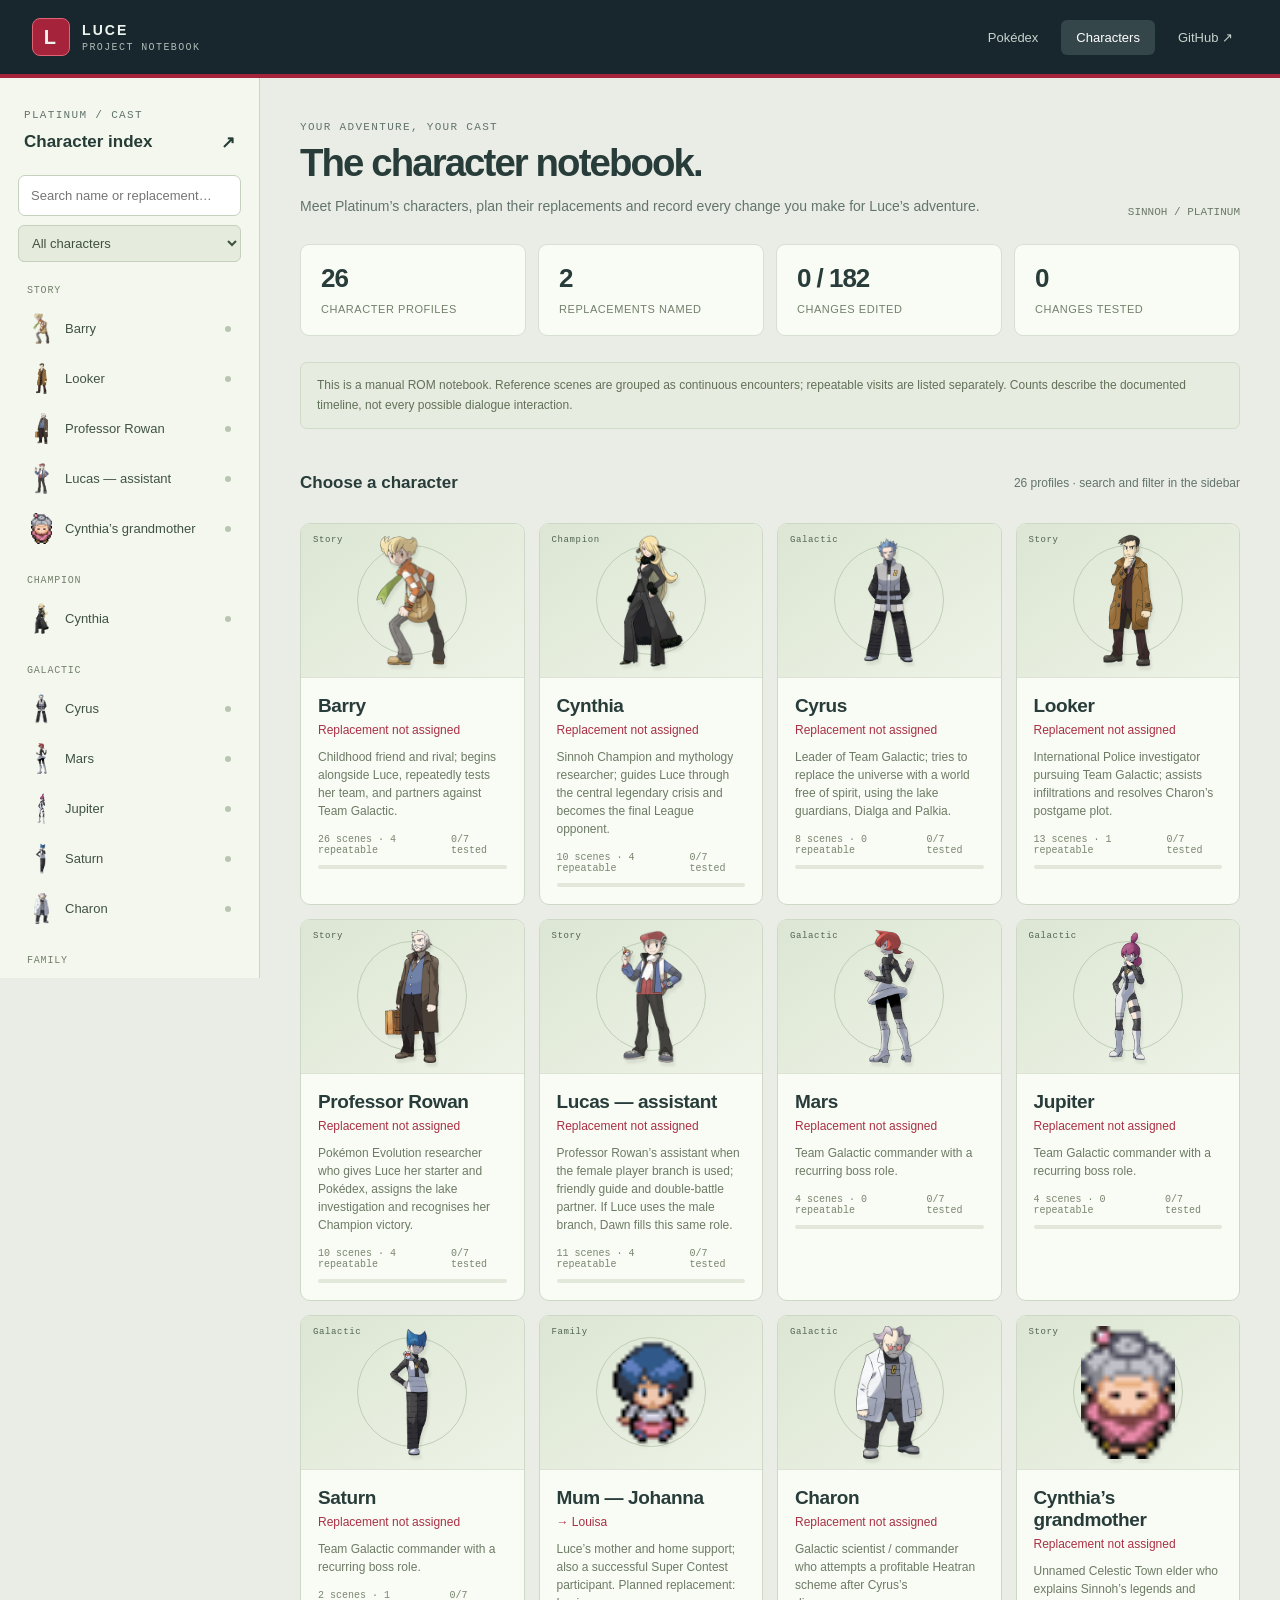
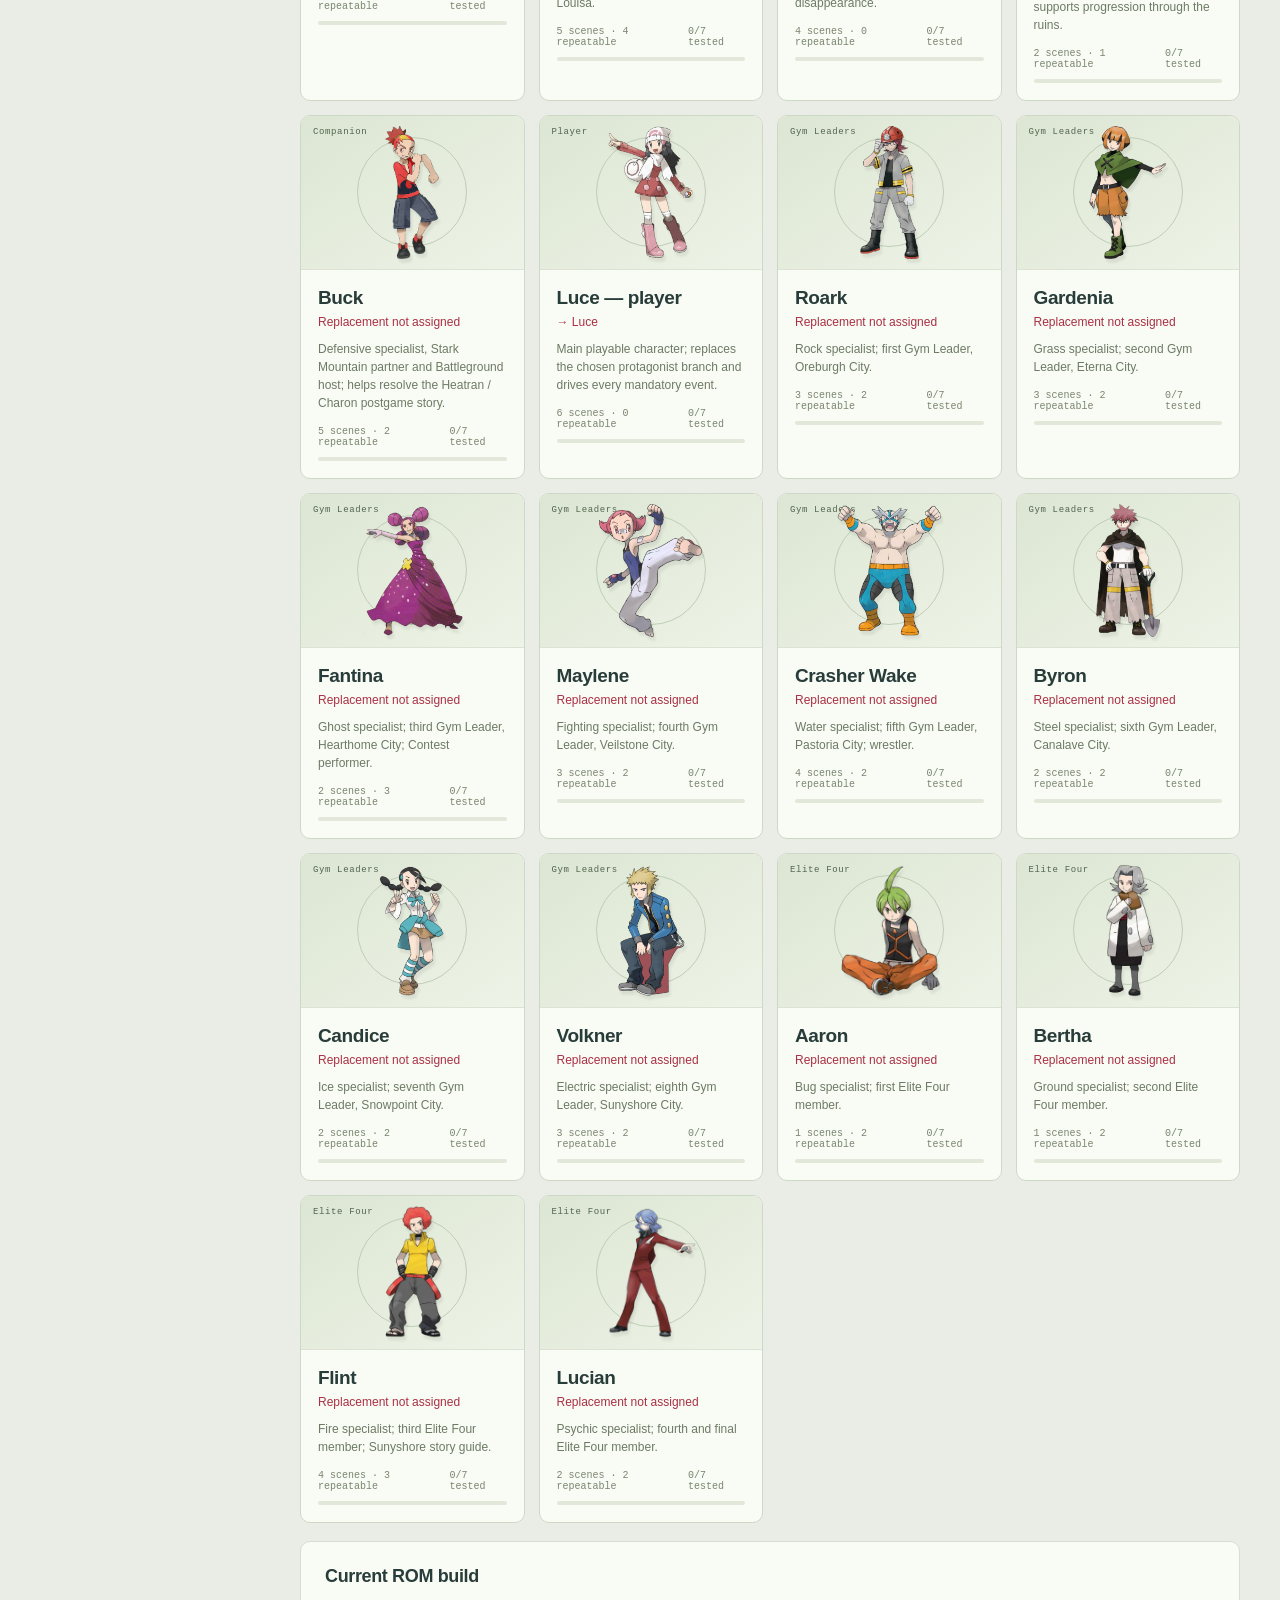
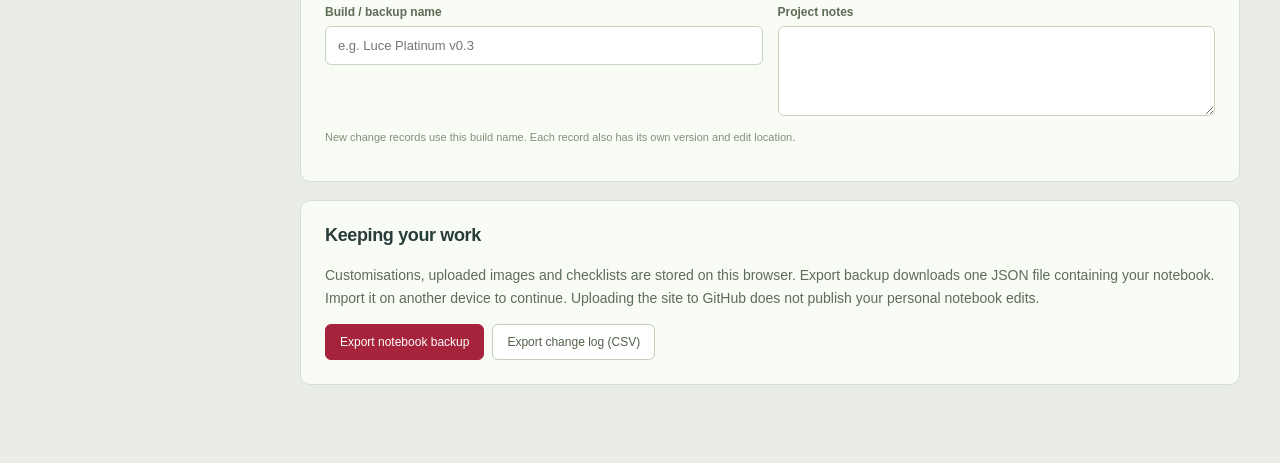
==== characters/index.html @ 4f6855d0 "Add Platinum character tracker alongside the Luce Pokédex Include 26 character profiles, appearance " ====
<!doctype html>
<html lang="en-AU">
<head>
<meta charset="utf-8"><meta name="viewport" content="width=device-width,initial-scale=1"><meta name="theme-color" content="#a5233b">
<meta name="description" content="Luce's Pokémon Platinum character reference and ROM customisation tracker.">
<title>Character Tracker · Luce</title><link rel="icon" href="../favicon.svg" type="image/svg+xml"><link rel="stylesheet" href="style.css?v=1">
<script src="data.js?v=1" defer></script><script src="app.js?v=1" defer></script>
</head>
<body>
<header class="topbar"><a class="brand" href="../"><span class="brand-mark">L</span><span>LUCE <small>PROJECT NOTEBOOK</small></span></a><nav aria-label="Project sections"><a href="../">Pokédex</a><a href="#" aria-current="page">Characters</a><a href="https://github.com/Kemsypt/luce-pokedex" target="_blank" rel="noopener">GitHub ↗</a></nav></header>
<div class="workspace">
<aside class="sidebar"><div class="sidebar-title"><span class="eyebrow">PLATINUM / CAST</span><a href="#" class="home-link">Character index <span>↗</span></a></div><label class="search-label"><span class="sr-only">Search characters</span><input id="search" type="search" placeholder="Search name or replacement…" autocomplete="off"></label><label class="sr-only" for="group">Character group</label><select id="group"><option value="">All characters</option></select><div id="character-nav"></div><div class="sidebar-bottom"><p id="save-status" role="status">Loading your notebook…</p><button id="export">↓ Export backup</button><button id="import">↑ Import backup</button><input id="import-file" type="file" accept="application/json,.json" hidden><p class="storage-note">Edits save on this browser. Export a backup to use another device. ROM edits are recorded manually.</p></div></aside>
<main id="main" tabindex="-1"><p class="loading">Opening the character notebook…</p></main>
</div>
<div id="toast" role="status" aria-live="polite" hidden></div>
<dialog id="import-dialog"><h2>Restore this notebook?</h2><p id="import-summary"></p><p>The imported backup will replace this browser’s notebook. Export your current work first if you need to keep it.</p><div class="actions"><button id="import-cancel">Cancel</button><button id="import-confirm" class="primary">Restore backup</button></div></dialog>
<noscript><p class="notice">Enable JavaScript to browse characters and save customisations.</p></noscript>
</body></html>
---- characters/style.css ----
:root{font-family:Arial,Helvetica,sans-serif;color:#283c3a;background:#e9ede5;--red:#a5233b;--dark:#18272e;--muted:#63736d;--line:#d6dfd2;--paper:#f9fbf5;--green:#376546}*{box-sizing:border-box}body{margin:0}a{color:var(--red)}button,input,textarea,select{font:inherit}button{cursor:pointer}a,button,input,textarea,select{outline-offset:4px}a:focus-visible,button:focus-visible,input:focus-visible,textarea:focus-visible,select:focus-visible{outline:3px solid #278fbb}[hidden]{display:none!important}.topbar{background:var(--dark);color:#edf4ed;display:flex;align-items:center;justify-content:space-between;padding:18px 32px;gap:20px;border-bottom:4px solid var(--red)}.brand{display:flex;align-items:center;gap:12px;color:inherit;text-decoration:none;letter-spacing:.15em;font-weight:700;font-size:14px}.brand small{display:block;font:10px monospace;letter-spacing:.14em;color:#adbbb6;margin-top:4px}.brand-mark{background:var(--red);border:1px solid #df6374;border-radius:8px;font-size:20px;width:38px;height:38px;display:grid;place-items:center}.topbar nav{display:flex;gap:8px}.topbar nav a{font-size:13px;color:#c7d2cc;text-decoration:none;padding:10px 15px;border-radius:6px}.topbar nav a[aria-current]{background:#34464a;color:white}.workspace{display:grid;grid-template-columns:260px minmax(0,1fr);max-width:1720px;margin:auto;min-height:calc(100vh - 80px)}.sidebar{background:#f4f7ee;border-right:1px solid #cbd6c6;padding:26px 18px;position:sticky;top:0;align-self:start;max-height:100vh;overflow:auto;scrollbar-width:thin}.sidebar-title{padding:0 6px}.eyebrow{font:11px monospace;letter-spacing:.12em;color:var(--muted);text-transform:uppercase}.home-link{display:flex;justify-content:space-between;font-size:17px;font-weight:700;color:#263c36;text-decoration:none;margin:10px 0 22px}.search-label input{width:100%;padding:12px;border:1px solid #c4d1bd;background:white;border-radius:7px;font-size:13px}.sidebar select{width:100%;padding:9px;background:#e5ecde;border:1px solid #c4d1bd;color:#41503e;border-radius:6px;margin-top:9px;font-size:13px}.nav-group{font:10px monospace;letter-spacing:.08em;color:#74816d;text-transform:uppercase;margin:23px 9px 9px}.nav-item{display:flex;align-items:center;gap:10px;padding:7px 9px;margin:3px 0;color:#405244;text-decoration:none;font-size:13px;border:1px solid transparent;border-radius:6px}.nav-item:hover{background:#e5ecde}.nav-item.active{background:#e5d8d9;border-color:#d7b4bb;color:#851c30}.nav-item img{width:27px;height:31px;object-fit:contain}.nav-item small{display:block;color:#78816d;font-size:11px;margin-top:2px}.nav-dot{width:6px;height:6px;border-radius:50%;margin-left:auto;background:#b8c5b0}.nav-dot.complete{background:#4c8c64}.sidebar-bottom{border-top:1px solid var(--line);padding-top:14px;margin-top:24px}.sidebar-bottom button{width:100%;margin-top:8px;padding:10px;background:white;color:#485949;border:1px solid #c2cdbb;border-radius:6px;font-size:12px}#save-status{font:11px monospace;line-height:1.5;color:#536951;margin:0}.storage-note{font-size:11px;line-height:1.6;color:#74816d}main{min-width:0;padding:38px 40px 60px}.hero{display:flex;justify-content:space-between;align-items:flex-end;gap:24px}.hero h1{font-size:clamp(28px,3vw,42px);letter-spacing:-.05em;margin:9px 0 12px;line-height:1.05}.hero p{max-width:680px;font-size:14px;line-height:1.6;color:var(--muted);margin:0}.hero .edition{font:11px monospace;color:#6b7968;white-space:nowrap}.stats{display:grid;grid-template-columns:repeat(4,minmax(0,1fr));gap:12px;margin:26px 0}.stat{padding:18px 20px;background:var(--paper);border:1px solid var(--line);border-radius:9px}.stat b{font-size:26px;letter-spacing:-.04em;display:block;margin-bottom:5px}.stat span{font-size:11px;color:#73806c;text-transform:uppercase;letter-spacing:.05em}.section-title{display:flex;justify-content:space-between;align-items:center;gap:15px;margin:30px 0 15px}.section-title h2{font-size:17px}.section-title span{font-size:12px;color:var(--muted)}.cards{display:grid;grid-template-columns:repeat(auto-fill,minmax(205px,1fr));gap:14px}.character-card{color:inherit;text-decoration:none;position:relative;display:flex;flex-direction:column;background:var(--paper);border:1px solid #cdd8c7;border-radius:10px;overflow:hidden;transition:transform .15s,box-shadow .15s}.character-card:hover{transform:translateY(-3px);box-shadow:0 8px 20px #1d342115}.card-image{height:154px;display:grid;place-items:center;background:linear-gradient(145deg,#dce6d3,#eef3e7);position:relative;border-bottom:1px solid #dce3d5}.card-image:before{content:'';position:absolute;width:108px;height:108px;border:1px solid #bfceb5;border-radius:50%}.card-image img{height:133px;width:140px;object-fit:contain;position:relative;filter:drop-shadow(2px 4px 1px #0001)}.card-group{position:absolute;top:11px;left:12px;font:9px monospace;letter-spacing:.07em;color:#52654c}.card-body{padding:17px}.card-body h3{font-size:19px;letter-spacing:-.02em;margin:0 0 6px}.card-body .replacement{font-size:12px;color:#aa3045;min-height:15px}.card-body p{font-size:12px;color:#6d7b65;line-height:1.5;margin:10px 0 14px}.card-meta{font:10px monospace;color:#79866f;display:flex;justify-content:space-between}.progress{height:4px;background:#e1e8da;border-radius:4px;overflow:hidden;margin-top:9px}.progress span{height:100%;display:block;background:#a5233b}.panel{background:var(--paper);border:1px solid var(--line);border-radius:10px;padding:24px;margin:18px 0}.panel h2{font-size:18px;margin:0 0 18px;letter-spacing:-.02em}.panel h3{font-size:14px;margin:22px 0 8px}.panel p,.panel li{font-size:14px;line-height:1.65}.panel p{color:#5c6d58}.panel ul{padding-left:21px}.panel li{margin:6px 0}.notice{background:#f1e5ce;color:#745322;border:1px solid #e3d0ad;border-radius:7px;padding:13px 16px;font-size:12px;line-height:1.65}.notice.subtle{background:#e6ecdf;border-color:#d1dcc8;color:#627059}.breadcrumbs{font:11px monospace;color:#7a8873;margin-bottom:23px}.breadcrumbs a{text-decoration:none;color:#6f7c68}.profile-hero{display:grid;grid-template-columns:174px 1fr;gap:28px;align-items:center}.portrait{height:195px;border-radius:12px;background:#dce6d3;display:grid;place-items:center;border:1px solid #c3d0b8}.portrait img{width:150px;height:176px;object-fit:contain}.profile-hero h1{font-size:37px;letter-spacing:-.05em;margin:10px 0}.profile-hero p{font-size:14px;color:#66765f;line-height:1.6;margin:8px 0}.badge{font:10px monospace;letter-spacing:.06em;background:#dfd7d8;color:#8c263a;border-radius:4px;padding:5px 8px;display:inline-block}.tabs{display:flex;gap:5px;margin:27px 0 21px;border-bottom:1px solid #c8d3c1;padding-bottom:0;overflow:auto}.tabs button{background:none;border:0;border-bottom:3px solid transparent;padding:13px 18px;color:#7a8771;font-size:13px;font-weight:700;white-space:nowrap}.tabs button.active{color:#9d2339;border-color:#9d2339}.two-col{display:grid;grid-template-columns:1fr 1fr;gap:20px}.two-col>.panel{margin-top:0}.form-grid{display:grid;grid-template-columns:1fr 1fr;gap:15px}.form-grid .wide{grid-column:1 / -1}label.field{display:block;font-size:12px;color:#5d6c55}label.field>span{display:block;margin-bottom:7px;font-weight:700}input,textarea,select{color:#2b4235}label.field input,label.field textarea,label.field select,.team-editor input{width:100%;padding:11px 12px;background:white;border:1px solid #c9d4c1;border-radius:6px;font-size:13px}textarea{resize:vertical;min-height:90px;line-height:1.5}.help{font-size:11px!important;color:#829077!important;line-height:1.6!important;margin-top:10px!important}.gallery{display:flex;gap:12px;flex-wrap:wrap;margin-top:16px}.gallery figure{margin:0;border:1px solid #d6dfce;background:#e7eede;border-radius:7px;padding:12px;text-align:center}.gallery img{height:90px;max-width:180px;object-fit:contain}.gallery .pixel{image-rendering:pixelated}.gallery figcaption{font:10px monospace;color:#77866b;margin-top:10px}.custom-image{width:100%;max-height:220px;object-fit:contain;display:block;border-radius:8px;background:#e5ebdf;padding:10px;margin:15px 0}.upload{display:block;border:1px dashed #b4c4aa;padding:18px;text-align:center;font-size:12px;border-radius:7px;background:#f1f5eb}.upload input{display:block;width:100%;font-size:11px;margin-top:10px}.actions{display:flex;gap:8px;flex-wrap:wrap;align-items:center}.actions button,button.primary,button.secondary,button.danger{font-size:12px;padding:10px 14px;border:1px solid #c4d0bd;border-radius:6px;background:white;color:#52604b}.actions .primary,button.primary{background:var(--red);color:white;border-color:var(--red)}button.danger{color:#a8243d}.linked{list-style:none;padding:0!important}.linked label{display:flex;gap:10px;align-items:flex-start;font-size:13px;color:#53654c}.linked input{margin-top:4px;accent-color:var(--red);width:15px;height:15px}.timeline-toolbar{display:flex;justify-content:space-between;align-items:center;gap:10px;margin:16px 0}.timeline-toolbar select{font-size:12px;padding:9px;border:1px solid #c4d1bb;border-radius:6px;background:#f6f9ef}.timeline-toolbar span{font-size:12px;color:#77836d}.encounter{background:var(--paper);border:1px solid #d1dcc7;border-radius:9px;margin:13px 0;overflow:hidden}.encounter summary{cursor:pointer;list-style:none;padding:19px 22px;display:grid;grid-template-columns:32px 1fr auto;align-items:center;gap:13px}.encounter summary::-webkit-details-marker{display:none}.encounter summary:after{content:'+';color:#8a9a7e;font-size:22px}.encounter[open] summary:after{content:'−'}.scene-number{font:12px monospace;color:#879a7a}.encounter h3{font-size:15px;margin:0 0 6px}.encounter summary small{color:#7b8a70;font-size:11px;line-height:1.6}.encounter-content{padding:0 24px 24px;border-top:1px solid #e0e7d9}.encounter-content>p{font-size:13px;line-height:1.7;color:#5a6b51}.scene-tags{display:flex;gap:6px;flex-wrap:wrap;margin:18px 0}.scene-tags span{font:10px monospace;background:#e7eddf;color:#718461;border-radius:4px;padding:4px 7px}.table-wrap{overflow:auto;margin:12px 0 20px}table{border-collapse:collapse;width:100%;font-size:12px}th{text-align:left;font-size:10px;color:#7f8d73;text-transform:uppercase;letter-spacing:.06em;background:#e9efdf;padding:10px 9px;border-bottom:1px solid #d3dfc6}td{padding:10px 9px;border-bottom:1px solid #e1e9d8;line-height:1.5;vertical-align:top}td:first-child{font-weight:700}td.level{font-family:monospace}.team-label{font-size:12px!important;color:#7a2940!important;margin:18px 0 8px!important;font-weight:700}.team-editor{display:grid;gap:8px;margin-top:12px}.team-edit-row{display:grid;grid-template-columns:minmax(110px,1.4fr) 65px 1fr 1fr 1.6fr 30px;gap:6px}.team-edit-row input{padding:9px 8px;font-size:12px}.team-edit-row button{border:0;background:#f4e8e5;color:#a13143;border-radius:5px}.team-editor-heading{font:10px monospace;color:#809072;margin:10px 0}.change-item{border:1px solid #d4decb;border-radius:8px;padding:20px;margin:13px 0;background:#fffefa}.change-top{display:grid;grid-template-columns:1fr 130px;gap:15px;align-items:center;margin-bottom:18px}.change-top input{font-size:14px;font-weight:700;width:100%;padding:9px;background:#f4f7ed;border:1px solid #d6dfce;border-radius:5px}.change-top select{padding:8px;border:1px solid #d1dcc6;border-radius:5px;background:#e9eedd;font-size:12px}.change-meta{display:flex;justify-content:space-between;align-items:center;margin-top:12px;font:10px monospace;color:#88957d;gap:10px}.status-planned{border-left:4px solid #b6c5a6}.status-in-progress{border-left:4px solid #d3a854}.status-edited{border-left:4px solid #7494b1}.status-tested{border-left:4px solid #5b926a}.source-list{font-size:12px;line-height:1.8;overflow-wrap:anywhere}.source-list li{font-size:12px!important}.empty{text-align:center;padding:60px 20px;color:#76876a}.empty h2{font-size:20px;color:#4c6343}.recent-item{display:grid;grid-template-columns:140px 1fr 90px;gap:15px;font-size:12px;border-top:1px solid #e0e7d7;padding:13px 0;align-items:center}.recent-item a{font-weight:700;text-decoration:none}.recent-item small{color:#859279}.loading{font-size:14px;color:#7b8b72;padding:40px}.error{color:#9d2339}#toast{position:fixed;bottom:22px;left:50%;transform:translateX(-50%);background:#1f3930;color:white;box-shadow:0 8px 25px #0003;border-radius:8px;padding:14px 20px;font-size:13px;max-width:90vw;z-index:30}dialog{max-width:490px;border:1px solid #b8c9ab;background:#f5f8ef;border-radius:12px;padding:28px;color:#3c5136}dialog::backdrop{background:#15262099}dialog p{font-size:13px;line-height:1.7}.sr-only{position:absolute;width:1px;height:1px;padding:0;margin:-1px;overflow:hidden;clip:rect(0,0,0,0);white-space:nowrap;border:0}@media(min-width:1600px){main{padding-left:55px;padding-right:55px}}@media(max-width:1100px){.workspace{grid-template-columns:225px 1fr}main{padding:30px 24px}.sidebar{padding:23px 14px}.two-col{grid-template-columns:1fr}.stats{gap:8px}.stat{padding:15px 12px}.team-edit-row{grid-template-columns:1fr 65px 30px}.team-edit-row .ability,.team-edit-row .item,.team-edit-row .moves{grid-row:2;grid-column:auto}.team-edit-row .moves{grid-column:1 / -1}.team-edit-row button{grid-column:3;grid-row:1}}@media(max-width:760px){.topbar{padding:15px 16px;gap:10px;flex-wrap:wrap}.brand small{font-size:9px}.topbar nav{gap:2px}.topbar nav a{padding:9px 10px;font-size:12px}.workspace{display:block}.sidebar{position:relative;max-height:none;border-right:0;border-bottom:1px solid #cbd6c6;padding:16px}.sidebar-title{display:flex;gap:15px;align-items:center;justify-content:space-between}.home-link{margin:0 0 10px;font-size:15px}.sidebar-title>.eyebrow{display:none}.search-label{display:block;margin-bottom:8px}.sidebar select{margin:0}#character-nav{display:none}.sidebar-bottom{border:0;margin:10px 0 0;padding:0;display:flex;gap:8px;flex-wrap:wrap;align-items:center}.sidebar-bottom button{width:auto;margin:0;padding:9px 12px}.sidebar-bottom .storage-note{width:100%;margin:0;font-size:10px}#save-status{margin-right:auto}.sidebar input{font-size:16px}.sidebar select{font-size:14px}main{padding:28px 16px 50px}.hero{display:block}.hero .edition{display:none}.stats{grid-template-columns:1fr 1fr;margin:22px 0}.cards{grid-template-columns:repeat(2,minmax(0,1fr));gap:10px}.card-image{height:130px}.card-image img{height:112px;width:115px}.card-body{padding:13px}.card-body h3{font-size:17px}.card-body p{font-size:11px}.card-group{font-size:8px}.profile-hero{grid-template-columns:110px 1fr;gap:17px}.portrait{height:150px}.portrait img{width:95px;height:135px}.profile-hero h1{font-size:28px}.profile-hero p{font-size:12px}.tabs button{padding:12px 14px}.panel{padding:20px 16px}.form-grid{grid-template-columns:1fr}.form-grid .wide{grid-column:auto}.field input,.field textarea{font-size:16px!important}.encounter summary{padding:16px 12px;gap:8px;grid-template-columns:25px 1fr auto}.encounter-content{padding:0 15px 20px}.change-item{padding:16px 12px}.change-top{grid-template-columns:1fr;gap:8px}.change-top input{font-size:16px}.team-edit-row input{font-size:14px}.recent-item{grid-template-columns:100px 1fr}.recent-item small{grid-column:1 / -1}.hero h1{font-size:33px}.gallery img{max-width:130px}.timeline-toolbar{flex-wrap:wrap}.panel h2{font-size:17px}}@media(max-width:360px){.cards{grid-template-columns:1fr}.profile-hero{grid-template-columns:90px 1fr}.portrait img{width:80px}.topbar nav a{padding:8px}}@media(prefers-reduced-motion:reduce){*{transition:none!important}}
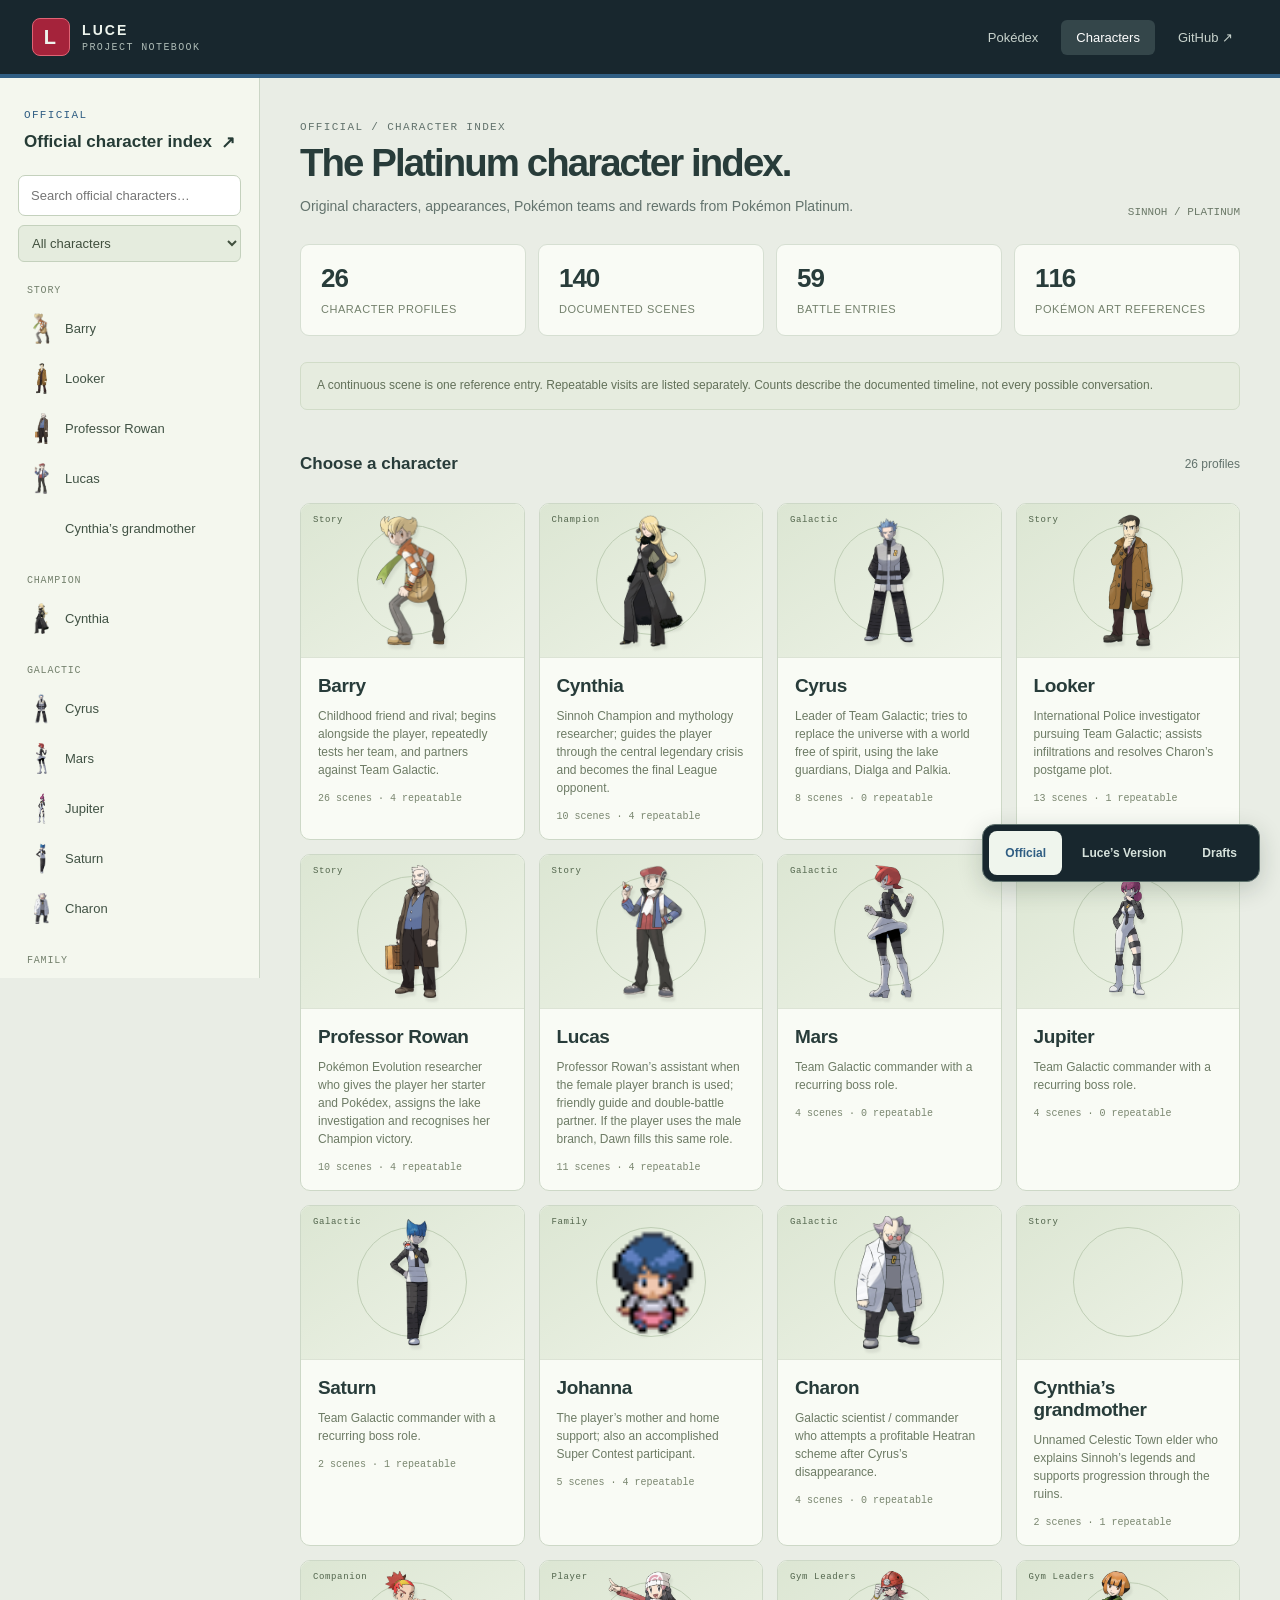
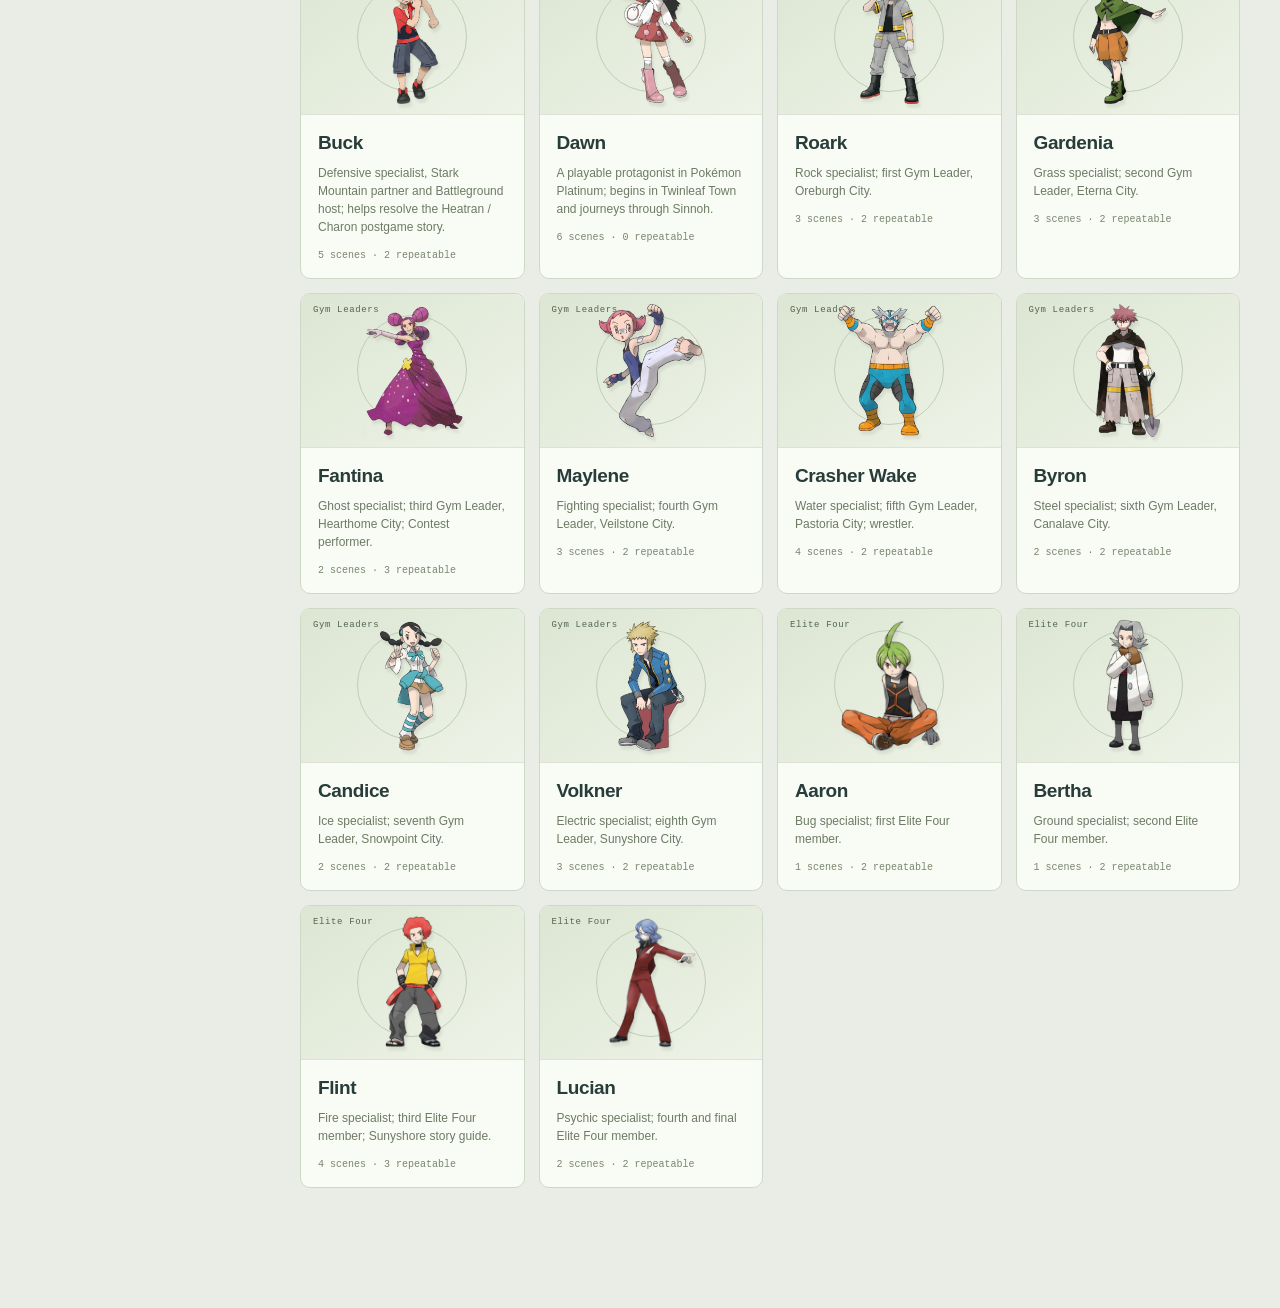
==== commit 99b05433: "Add Official, Luce’s Version and Drafts character views Separate canonical Platinum reference, expli" ====
--- a/characters/index.html
+++ b/characters/index.html
@@ -2,16 +2,17 @@
 <html lang="en-AU">
 <head>
 <meta charset="utf-8"><meta name="viewport" content="width=device-width,initial-scale=1"><meta name="theme-color" content="#a5233b">
-<meta name="description" content="Luce's Pokémon Platinum character reference and ROM customisation tracker.">
-<title>Character Tracker · Luce</title><link rel="icon" href="../favicon.svg" type="image/svg+xml"><link rel="stylesheet" href="style.css?v=1">
-<script src="data.js?v=1" defer></script><script src="app.js?v=1" defer></script>
+<meta name="description" content="Browse official Pokémon Platinum characters, Luce’s confirmed changes, and private editable drafts.">
+<title>Official Character Index · Luce</title><link rel="icon" href="../favicon.svg" type="image/svg+xml"><link rel="stylesheet" href="style.css?v=3-modes">
+<script src="../pokemon.js" defer></script><script src="data.js?v=3-modes" defer></script><script src="pokemon-art.js?v=3-modes" defer></script><script src="app.js?v=3-modes" defer></script>
 </head>
 <body>
 <header class="topbar"><a class="brand" href="../"><span class="brand-mark">L</span><span>LUCE <small>PROJECT NOTEBOOK</small></span></a><nav aria-label="Project sections"><a href="../">Pokédex</a><a href="#" aria-current="page">Characters</a><a href="https://github.com/Kemsypt/luce-pokedex" target="_blank" rel="noopener">GitHub ↗</a></nav></header>
 <div class="workspace">
-<aside class="sidebar"><div class="sidebar-title"><span class="eyebrow">PLATINUM / CAST</span><a href="#" class="home-link">Character index <span>↗</span></a></div><label class="search-label"><span class="sr-only">Search characters</span><input id="search" type="search" placeholder="Search name or replacement…" autocomplete="off"></label><label class="sr-only" for="group">Character group</label><select id="group"><option value="">All characters</option></select><div id="character-nav"></div><div class="sidebar-bottom"><p id="save-status" role="status">Loading your notebook…</p><button id="export">↓ Export backup</button><button id="import">↑ Import backup</button><input id="import-file" type="file" accept="application/json,.json" hidden><p class="storage-note">Edits save on this browser. Export a backup to use another device. ROM edits are recorded manually.</p></div></aside>
+<aside class="sidebar"><div class="sidebar-title"><span class="eyebrow" id="mode-label">Official</span><a href="#" class="home-link"><span id="index-heading">Official character index</span><span aria-hidden="true">↗</span></a></div><label class="search-label"><span class="sr-only">Search characters</span><input id="search" type="search" placeholder="Search official characters…" autocomplete="off"></label><label class="sr-only" for="group">Character group</label><select id="group"><option value="">All characters</option></select><div id="character-nav"></div><p class="storage-note" id="reference-note">Original Pokémon Platinum reference. Read-only.</p><div class="sidebar-bottom" id="draft-tools" hidden><p id="save-status" role="status">Loading drafts…</p><button id="export">↓ Export complete backup</button><button id="import">↑ Import backup</button><input id="import-file" type="file" accept="application/json,.json" hidden><p class="storage-note">Drafts and confirmations save on this browser. Export a complete backup to keep them. Publish the confirmed snapshot to share Luce’s Version across devices.</p></div></aside>
 <main id="main" tabindex="-1"><p class="loading">Opening the character notebook…</p></main>
 </div>
+<div class="mode-switch" role="group" aria-label="Character index mode"><button data-mode="official" class="active" aria-pressed="true">Official</button><button data-mode="luce" aria-pressed="false">Luce’s Version</button><button data-mode="drafts" aria-pressed="false">Drafts</button></div>
 <div id="toast" role="status" aria-live="polite" hidden></div>
 <dialog id="import-dialog"><h2>Restore this notebook?</h2><p id="import-summary"></p><p>The imported backup will replace this browser’s notebook. Export your current work first if you need to keep it.</p><div class="actions"><button id="import-cancel">Cancel</button><button id="import-confirm" class="primary">Restore backup</button></div></dialog>
 <noscript><p class="notice">Enable JavaScript to browse characters and save customisations.</p></noscript>
--- a/characters/style.css
+++ b/characters/style.css
@@ -1 +1,10 @@
 :root{font-family:Arial,Helvetica,sans-serif;color:#283c3a;background:#e9ede5;--red:#a5233b;--dark:#18272e;--muted:#63736d;--line:#d6dfd2;--paper:#f9fbf5;--green:#376546}*{box-sizing:border-box}body{margin:0}a{color:var(--red)}button,input,textarea,select{font:inherit}button{cursor:pointer}a,button,input,textarea,select{outline-offset:4px}a:focus-visible,button:focus-visible,input:focus-visible,textarea:focus-visible,select:focus-visible{outline:3px solid #278fbb}[hidden]{display:none!important}.topbar{background:var(--dark);color:#edf4ed;display:flex;align-items:center;justify-content:space-between;padding:18px 32px;gap:20px;border-bottom:4px solid var(--red)}.brand{display:flex;align-items:center;gap:12px;color:inherit;text-decoration:none;letter-spacing:.15em;font-weight:700;font-size:14px}.brand small{display:block;font:10px monospace;letter-spacing:.14em;color:#adbbb6;margin-top:4px}.brand-mark{background:var(--red);border:1px solid #df6374;border-radius:8px;font-size:20px;width:38px;height:38px;display:grid;place-items:center}.topbar nav{display:flex;gap:8px}.topbar nav a{font-size:13px;color:#c7d2cc;text-decoration:none;padding:10px 15px;border-radius:6px}.topbar nav a[aria-current]{background:#34464a;color:white}.workspace{display:grid;grid-template-columns:260px minmax(0,1fr);max-width:1720px;margin:auto;min-height:calc(100vh - 80px)}.sidebar{background:#f4f7ee;border-right:1px solid #cbd6c6;padding:26px 18px;position:sticky;top:0;align-self:start;max-height:100vh;overflow:auto;scrollbar-width:thin}.sidebar-title{padding:0 6px}.eyebrow{font:11px monospace;letter-spacing:.12em;color:var(--muted);text-transform:uppercase}.home-link{display:flex;justify-content:space-between;font-size:17px;font-weight:700;color:#263c36;text-decoration:none;margin:10px 0 22px}.search-label input{width:100%;padding:12px;border:1px solid #c4d1bd;background:white;border-radius:7px;font-size:13px}.sidebar select{width:100%;padding:9px;background:#e5ecde;border:1px solid #c4d1bd;color:#41503e;border-radius:6px;margin-top:9px;font-size:13px}.nav-group{font:10px monospace;letter-spacing:.08em;color:#74816d;text-transform:uppercase;margin:23px 9px 9px}.nav-item{display:flex;align-items:center;gap:10px;padding:7px 9px;margin:3px 0;color:#405244;text-decoration:none;font-size:13px;border:1px solid transparent;border-radius:6px}.nav-item:hover{background:#e5ecde}.nav-item.active{background:#e5d8d9;border-color:#d7b4bb;color:#851c30}.nav-item img{width:27px;height:31px;object-fit:contain}.nav-item small{display:block;color:#78816d;font-size:11px;margin-top:2px}.nav-dot{width:6px;height:6px;border-radius:50%;margin-left:auto;background:#b8c5b0}.nav-dot.complete{background:#4c8c64}.sidebar-bottom{border-top:1px solid var(--line);padding-top:14px;margin-top:24px}.sidebar-bottom button{width:100%;margin-top:8px;padding:10px;background:white;color:#485949;border:1px solid #c2cdbb;border-radius:6px;font-size:12px}#save-status{font:11px monospace;line-height:1.5;color:#536951;margin:0}.storage-note{font-size:11px;line-height:1.6;color:#74816d}main{min-width:0;padding:38px 40px 60px}.hero{display:flex;justify-content:space-between;align-items:flex-end;gap:24px}.hero h1{font-size:clamp(28px,3vw,42px);letter-spacing:-.05em;margin:9px 0 12px;line-height:1.05}.hero p{max-width:680px;font-size:14px;line-height:1.6;color:var(--muted);margin:0}.hero .edition{font:11px monospace;color:#6b7968;white-space:nowrap}.stats{display:grid;grid-template-columns:repeat(4,minmax(0,1fr));gap:12px;margin:26px 0}.stat{padding:18px 20px;background:var(--paper);border:1px solid var(--line);border-radius:9px}.stat b{font-size:26px;letter-spacing:-.04em;display:block;margin-bottom:5px}.stat span{font-size:11px;color:#73806c;text-transform:uppercase;letter-spacing:.05em}.section-title{display:flex;justify-content:space-between;align-items:center;gap:15px;margin:30px 0 15px}.section-title h2{font-size:17px}.section-title span{font-size:12px;color:var(--muted)}.cards{display:grid;grid-template-columns:repeat(auto-fill,minmax(205px,1fr));gap:14px}.character-card{color:inherit;text-decoration:none;position:relative;display:flex;flex-direction:column;background:var(--paper);border:1px solid #cdd8c7;border-radius:10px;overflow:hidden;transition:transform .15s,box-shadow .15s}.character-card:hover{transform:translateY(-3px);box-shadow:0 8px 20px #1d342115}.card-image{height:154px;display:grid;place-items:center;background:linear-gradient(145deg,#dce6d3,#eef3e7);position:relative;border-bottom:1px solid #dce3d5}.card-image:before{content:'';position:absolute;width:108px;height:108px;border:1px solid #bfceb5;border-radius:50%}.card-image img{height:133px;width:140px;object-fit:contain;position:relative;filter:drop-shadow(2px 4px 1px #0001)}.card-group{position:absolute;top:11px;left:12px;font:9px monospace;letter-spacing:.07em;color:#52654c}.card-body{padding:17px}.card-body h3{font-size:19px;letter-spacing:-.02em;margin:0 0 6px}.card-body .replacement{font-size:12px;color:#aa3045;min-height:15px}.card-body p{font-size:12px;color:#6d7b65;line-height:1.5;margin:10px 0 14px}.card-meta{font:10px monospace;color:#79866f;display:flex;justify-content:space-between}.progress{height:4px;background:#e1e8da;border-radius:4px;overflow:hidden;margin-top:9px}.progress span{height:100%;display:block;background:#a5233b}.panel{background:var(--paper);border:1px solid var(--line);border-radius:10px;padding:24px;margin:18px 0}.panel h2{font-size:18px;margin:0 0 18px;letter-spacing:-.02em}.panel h3{font-size:14px;margin:22px 0 8px}.panel p,.panel li{font-size:14px;line-height:1.65}.panel p{color:#5c6d58}.panel ul{padding-left:21px}.panel li{margin:6px 0}.notice{background:#f1e5ce;color:#745322;border:1px solid #e3d0ad;border-radius:7px;padding:13px 16px;font-size:12px;line-height:1.65}.notice.subtle{background:#e6ecdf;border-color:#d1dcc8;color:#627059}.breadcrumbs{font:11px monospace;color:#7a8873;margin-bottom:23px}.breadcrumbs a{text-decoration:none;color:#6f7c68}.profile-hero{display:grid;grid-template-columns:174px 1fr;gap:28px;align-items:center}.portrait{height:195px;border-radius:12px;background:#dce6d3;display:grid;place-items:center;border:1px solid #c3d0b8}.portrait img{width:150px;height:176px;object-fit:contain}.profile-hero h1{font-size:37px;letter-spacing:-.05em;margin:10px 0}.profile-hero p{font-size:14px;color:#66765f;line-height:1.6;margin:8px 0}.badge{font:10px monospace;letter-spacing:.06em;background:#dfd7d8;color:#8c263a;border-radius:4px;padding:5px 8px;display:inline-block}.tabs{display:flex;gap:5px;margin:27px 0 21px;border-bottom:1px solid #c8d3c1;padding-bottom:0;overflow:auto}.tabs button{background:none;border:0;border-bottom:3px solid transparent;padding:13px 18px;color:#7a8771;font-size:13px;font-weight:700;white-space:nowrap}.tabs button.active{color:#9d2339;border-color:#9d2339}.two-col{display:grid;grid-template-columns:1fr 1fr;gap:20px}.two-col>.panel{margin-top:0}.form-grid{display:grid;grid-template-columns:1fr 1fr;gap:15px}.form-grid .wide{grid-column:1 / -1}label.field{display:block;font-size:12px;color:#5d6c55}label.field>span{display:block;margin-bottom:7px;font-weight:700}input,textarea,select{color:#2b4235}label.field input,label.field textarea,label.field select,.team-editor input{width:100%;padding:11px 12px;background:white;border:1px solid #c9d4c1;border-radius:6px;font-size:13px}textarea{resize:vertical;min-height:90px;line-height:1.5}.help{font-size:11px!important;color:#829077!important;line-height:1.6!important;margin-top:10px!important}.gallery{display:flex;gap:12px;flex-wrap:wrap;margin-top:16px}.gallery figure{margin:0;border:1px solid #d6dfce;background:#e7eede;border-radius:7px;padding:12px;text-align:center}.gallery img{height:90px;max-width:180px;object-fit:contain}.gallery .pixel{image-rendering:pixelated}.gallery figcaption{font:10px monospace;color:#77866b;margin-top:10px}.custom-image{width:100%;max-height:220px;object-fit:contain;display:block;border-radius:8px;background:#e5ebdf;padding:10px;margin:15px 0}.upload{display:block;border:1px dashed #b4c4aa;padding:18px;text-align:center;font-size:12px;border-radius:7px;background:#f1f5eb}.upload input{display:block;width:100%;font-size:11px;margin-top:10px}.actions{display:flex;gap:8px;flex-wrap:wrap;align-items:center}.actions button,button.primary,button.secondary,button.danger{font-size:12px;padding:10px 14px;border:1px solid #c4d0bd;border-radius:6px;background:white;color:#52604b}.actions .primary,button.primary{background:var(--red);color:white;border-color:var(--red)}button.danger{color:#a8243d}.linked{list-style:none;padding:0!important}.linked label{display:flex;gap:10px;align-items:flex-start;font-size:13px;color:#53654c}.linked input{margin-top:4px;accent-color:var(--red);width:15px;height:15px}.timeline-toolbar{display:flex;justify-content:space-between;align-items:center;gap:10px;margin:16px 0}.timeline-toolbar select{font-size:12px;padding:9px;border:1px solid #c4d1bb;border-radius:6px;background:#f6f9ef}.timeline-toolbar span{font-size:12px;color:#77836d}.encounter{background:var(--paper);border:1px solid #d1dcc7;border-radius:9px;margin:13px 0;overflow:hidden}.encounter summary{cursor:pointer;list-style:none;padding:19px 22px;display:grid;grid-template-columns:32px 1fr auto;align-items:center;gap:13px}.encounter summary::-webkit-details-marker{display:none}.encounter summary:after{content:'+';color:#8a9a7e;font-size:22px}.encounter[open] summary:after{content:'−'}.scene-number{font:12px monospace;color:#879a7a}.encounter h3{font-size:15px;margin:0 0 6px}.encounter summary small{color:#7b8a70;font-size:11px;line-height:1.6}.encounter-content{padding:0 24px 24px;border-top:1px solid #e0e7d9}.encounter-content>p{font-size:13px;line-height:1.7;color:#5a6b51}.scene-tags{display:flex;gap:6px;flex-wrap:wrap;margin:18px 0}.scene-tags span{font:10px monospace;background:#e7eddf;color:#718461;border-radius:4px;padding:4px 7px}.table-wrap{overflow:auto;margin:12px 0 20px}table{border-collapse:collapse;width:100%;font-size:12px}th{text-align:left;font-size:10px;color:#7f8d73;text-transform:uppercase;letter-spacing:.06em;background:#e9efdf;padding:10px 9px;border-bottom:1px solid #d3dfc6}td{padding:10px 9px;border-bottom:1px solid #e1e9d8;line-height:1.5;vertical-align:top}td:first-child{font-weight:700}td.level{font-family:monospace}.team-label{font-size:12px!important;color:#7a2940!important;margin:18px 0 8px!important;font-weight:700}.team-editor{display:grid;gap:8px;margin-top:12px}.team-edit-row{display:grid;grid-template-columns:minmax(110px,1.4fr) 65px 1fr 1fr 1.6fr 30px;gap:6px}.team-edit-row input{padding:9px 8px;font-size:12px}.team-edit-row button{border:0;background:#f4e8e5;color:#a13143;border-radius:5px}.team-editor-heading{font:10px monospace;color:#809072;margin:10px 0}.change-item{border:1px solid #d4decb;border-radius:8px;padding:20px;margin:13px 0;background:#fffefa}.change-top{display:grid;grid-template-columns:1fr 130px;gap:15px;align-items:center;margin-bottom:18px}.change-top input{font-size:14px;font-weight:700;width:100%;padding:9px;background:#f4f7ed;border:1px solid #d6dfce;border-radius:5px}.change-top select{padding:8px;border:1px solid #d1dcc6;border-radius:5px;background:#e9eedd;font-size:12px}.change-meta{display:flex;justify-content:space-between;align-items:center;margin-top:12px;font:10px monospace;color:#88957d;gap:10px}.status-planned{border-left:4px solid #b6c5a6}.status-in-progress{border-left:4px solid #d3a854}.status-edited{border-left:4px solid #7494b1}.status-tested{border-left:4px solid #5b926a}.source-list{font-size:12px;line-height:1.8;overflow-wrap:anywhere}.source-list li{font-size:12px!important}.empty{text-align:center;padding:60px 20px;color:#76876a}.empty h2{font-size:20px;color:#4c6343}.recent-item{display:grid;grid-template-columns:140px 1fr 90px;gap:15px;font-size:12px;border-top:1px solid #e0e7d7;padding:13px 0;align-items:center}.recent-item a{font-weight:700;text-decoration:none}.recent-item small{color:#859279}.loading{font-size:14px;color:#7b8b72;padding:40px}.error{color:#9d2339}#toast{position:fixed;bottom:22px;left:50%;transform:translateX(-50%);background:#1f3930;color:white;box-shadow:0 8px 25px #0003;border-radius:8px;padding:14px 20px;font-size:13px;max-width:90vw;z-index:30}dialog{max-width:490px;border:1px solid #b8c9ab;background:#f5f8ef;border-radius:12px;padding:28px;color:#3c5136}dialog::backdrop{background:#15262099}dialog p{font-size:13px;line-height:1.7}.sr-only{position:absolute;width:1px;height:1px;padding:0;margin:-1px;overflow:hidden;clip:rect(0,0,0,0);white-space:nowrap;border:0}@media(min-width:1600px){main{padding-left:55px;padding-right:55px}}@media(max-width:1100px){.workspace{grid-template-columns:225px 1fr}main{padding:30px 24px}.sidebar{padding:23px 14px}.two-col{grid-template-columns:1fr}.stats{gap:8px}.stat{padding:15px 12px}.team-edit-row{grid-template-columns:1fr 65px 30px}.team-edit-row .ability,.team-edit-row .item,.team-edit-row .moves{grid-row:2;grid-column:auto}.team-edit-row .moves{grid-column:1 / -1}.team-edit-row button{grid-column:3;grid-row:1}}@media(max-width:760px){.topbar{padding:15px 16px;gap:10px;flex-wrap:wrap}.brand small{font-size:9px}.topbar nav{gap:2px}.topbar nav a{padding:9px 10px;font-size:12px}.workspace{display:block}.sidebar{position:relative;max-height:none;border-right:0;border-bottom:1px solid #cbd6c6;padding:16px}.sidebar-title{display:flex;gap:15px;align-items:center;justify-content:space-between}.home-link{margin:0 0 10px;font-size:15px}.sidebar-title>.eyebrow{display:none}.search-label{display:block;margin-bottom:8px}.sidebar select{margin:0}#character-nav{display:none}.sidebar-bottom{border:0;margin:10px 0 0;padding:0;display:flex;gap:8px;flex-wrap:wrap;align-items:center}.sidebar-bottom button{width:auto;margin:0;padding:9px 12px}.sidebar-bottom .storage-note{width:100%;margin:0;font-size:10px}#save-status{margin-right:auto}.sidebar input{font-size:16px}.sidebar select{font-size:14px}main{padding:28px 16px 50px}.hero{display:block}.hero .edition{display:none}.stats{grid-template-columns:1fr 1fr;margin:22px 0}.cards{grid-template-columns:repeat(2,minmax(0,1fr));gap:10px}.card-image{height:130px}.card-image img{height:112px;width:115px}.card-body{padding:13px}.card-body h3{font-size:17px}.card-body p{font-size:11px}.card-group{font-size:8px}.profile-hero{grid-template-columns:110px 1fr;gap:17px}.portrait{height:150px}.portrait img{width:95px;height:135px}.profile-hero h1{font-size:28px}.profile-hero p{font-size:12px}.tabs button{padding:12px 14px}.panel{padding:20px 16px}.form-grid{grid-template-columns:1fr}.form-grid .wide{grid-column:auto}.field input,.field textarea{font-size:16px!important}.encounter summary{padding:16px 12px;gap:8px;grid-template-columns:25px 1fr auto}.encounter-content{padding:0 15px 20px}.change-item{padding:16px 12px}.change-top{grid-template-columns:1fr;gap:8px}.change-top input{font-size:16px}.team-edit-row input{font-size:14px}.recent-item{grid-template-columns:100px 1fr}.recent-item small{grid-column:1 / -1}.hero h1{font-size:33px}.gallery img{max-width:130px}.timeline-toolbar{flex-wrap:wrap}.panel h2{font-size:17px}}@media(max-width:360px){.cards{grid-template-columns:1fr}.profile-hero{grid-template-columns:90px 1fr}.portrait img{width:80px}.topbar nav a{padding:8px}}@media(prefers-reduced-motion:reduce){*{transition:none!important}}
+/* The view switch stays available without changing the current character. */
+body{--mode-accent:#305e83}body[data-mode="luce"]{--mode-accent:#376546}body[data-mode="drafts"]{--mode-accent:#a5233b}
+.topbar{border-bottom-color:var(--mode-accent)}.tabs button.active{color:var(--mode-accent);border-color:var(--mode-accent)}.nav-item.active{color:var(--mode-accent);background:#e3e9e6;border-color:#bacdc6}.badge{color:var(--mode-accent);background:#e1e9e5}
+main{padding-bottom:120px}.sidebar{padding-bottom:90px}.mode-switch{position:fixed;right:max(20px,env(safe-area-inset-right));bottom:max(18px,env(safe-area-inset-bottom));z-index:20;display:flex;gap:4px;background:#18272e;padding:6px;border:1px solid #5d706c;border-radius:13px;box-shadow:0 7px 25px #14272033}.mode-switch button{border:0;background:transparent;color:#d6e2dc;border-radius:8px;padding:12px 16px;font-size:12px;font-weight:700;min-height:44px}.mode-switch button:hover{background:#34464a}.mode-switch button.active{background:#eff5ed;color:var(--mode-accent)}#toast{bottom:90px}
+#mode-label{color:var(--mode-accent)}#reference-note{border-top:1px solid var(--line);padding-top:16px;margin-top:24px}.blank-name{display:block;min-width:35px}.portrait-empty{display:block;width:27px;min-height:31px}.read-field{border-bottom:1px solid var(--line);padding:12px 0 18px}.read-field h3{margin-top:8px}.read-value{white-space:pre-wrap;overflow-wrap:anywhere;min-height:28px;font-size:14px;line-height:1.65;color:#41533f}.confirmed-meta{display:block;margin-top:8px;color:#3f7351;font-size:11px}.confirmed-fields{display:grid;grid-template-columns:1fr 1fr;gap:0 25px}.blank-team{min-height:45px;border-bottom:1px solid var(--line);margin:15px 0}
+.draft-fields{display:grid;gap:25px;margin-top:24px}.confirm-control{display:flex;flex-wrap:wrap;align-items:center;gap:8px;margin:10px 0 18px}.confirm-control button{font-size:11px;padding:9px 11px;line-height:1.5}.confirm-control .quiet{background:transparent;color:#8f293b;border:1px solid #d7b5be;border-radius:6px}.confirm-control small{display:block;flex-basis:100%;font-size:10px;color:#63736d}.scene-draft{border-top:2px solid #d4b7bf;margin-top:27px;padding-top:25px}.custom-team{margin-top:20px}.button-link{display:inline-block;font-size:12px;text-decoration:none;background:white;color:#52604b;border:1px solid #c4d0bd;border-radius:6px;padding:10px 14px}.publish-steps{padding-left:23px}.publication-panel{border-left:4px solid #376546}
+.pokemon-gallery{display:grid;grid-template-columns:repeat(auto-fill,minmax(110px,1fr));gap:10px;margin:16px 0}.pokemon-gallery figure{margin:0;background:#edf3e6;border:1px solid #d7e1ce;border-radius:8px;display:flex;align-items:center;flex-direction:column;justify-content:center;padding:12px 6px}.pokemon-art{width:100px;height:100px;object-fit:contain}.pokemon-art.pixel{image-rendering:pixelated}.pokemon-gallery figcaption{font-size:11px;text-align:center;line-height:1.5;margin-top:8px;color:#566850}.team-species{display:flex;align-items:center;gap:9px;min-width:145px}.team-species .pokemon-art{width:62px;height:62px;flex-shrink:0}.illustrated-team{min-width:550px}.illustrated-team td{vertical-align:middle}.custom-pokemon-art{display:block;width:80px;height:80px;flex-shrink:0;background-image:var(--sheet);background-repeat:no-repeat;background-position:-160px 0;image-rendering:pixelated}
+.event-badges{display:flex;gap:5px;flex-wrap:wrap;margin-top:9px}.event-tag{font:10px Arial,sans-serif;border:1px solid #ccd7c3;border-radius:20px;padding:4px 8px;background:#e9efdf;color:#53644b;white-space:nowrap}.tag-battle{background:#f2e1e7;color:#882c46;border-color:#dcb9c8}.tag-reward{background:#f4ecd5;color:#7e5915;border-color:#decd9d}.tag-repeat{background:#dfeaf3;color:#325f7c;border-color:#b7ccdc}.tag-progress{background:#dfecde;color:#396445;border-color:#b7cdb3}.key-encounter{border-left:4px solid var(--mode-accent)}.encounter summary>div{min-width:0}.encounter summary h3{line-height:1.5}
+@media(max-width:760px){main{padding-bottom:120px}.sidebar{padding-bottom:16px}.confirmed-fields{grid-template-columns:1fr}.mode-switch{right:max(12px,env(safe-area-inset-right));bottom:max(12px,env(safe-area-inset-bottom));max-width:calc(100vw - 24px)}.mode-switch button{padding:11px 12px;font-size:11px}.pokemon-gallery{grid-template-columns:repeat(auto-fill,minmax(95px,1fr))}.pokemon-art{width:85px;height:85px}.confirm-control .secondary{max-width:100%}.hero h1{line-height:1.15}#toast{bottom:88px}.publication-panel .actions{align-items:stretch}}
